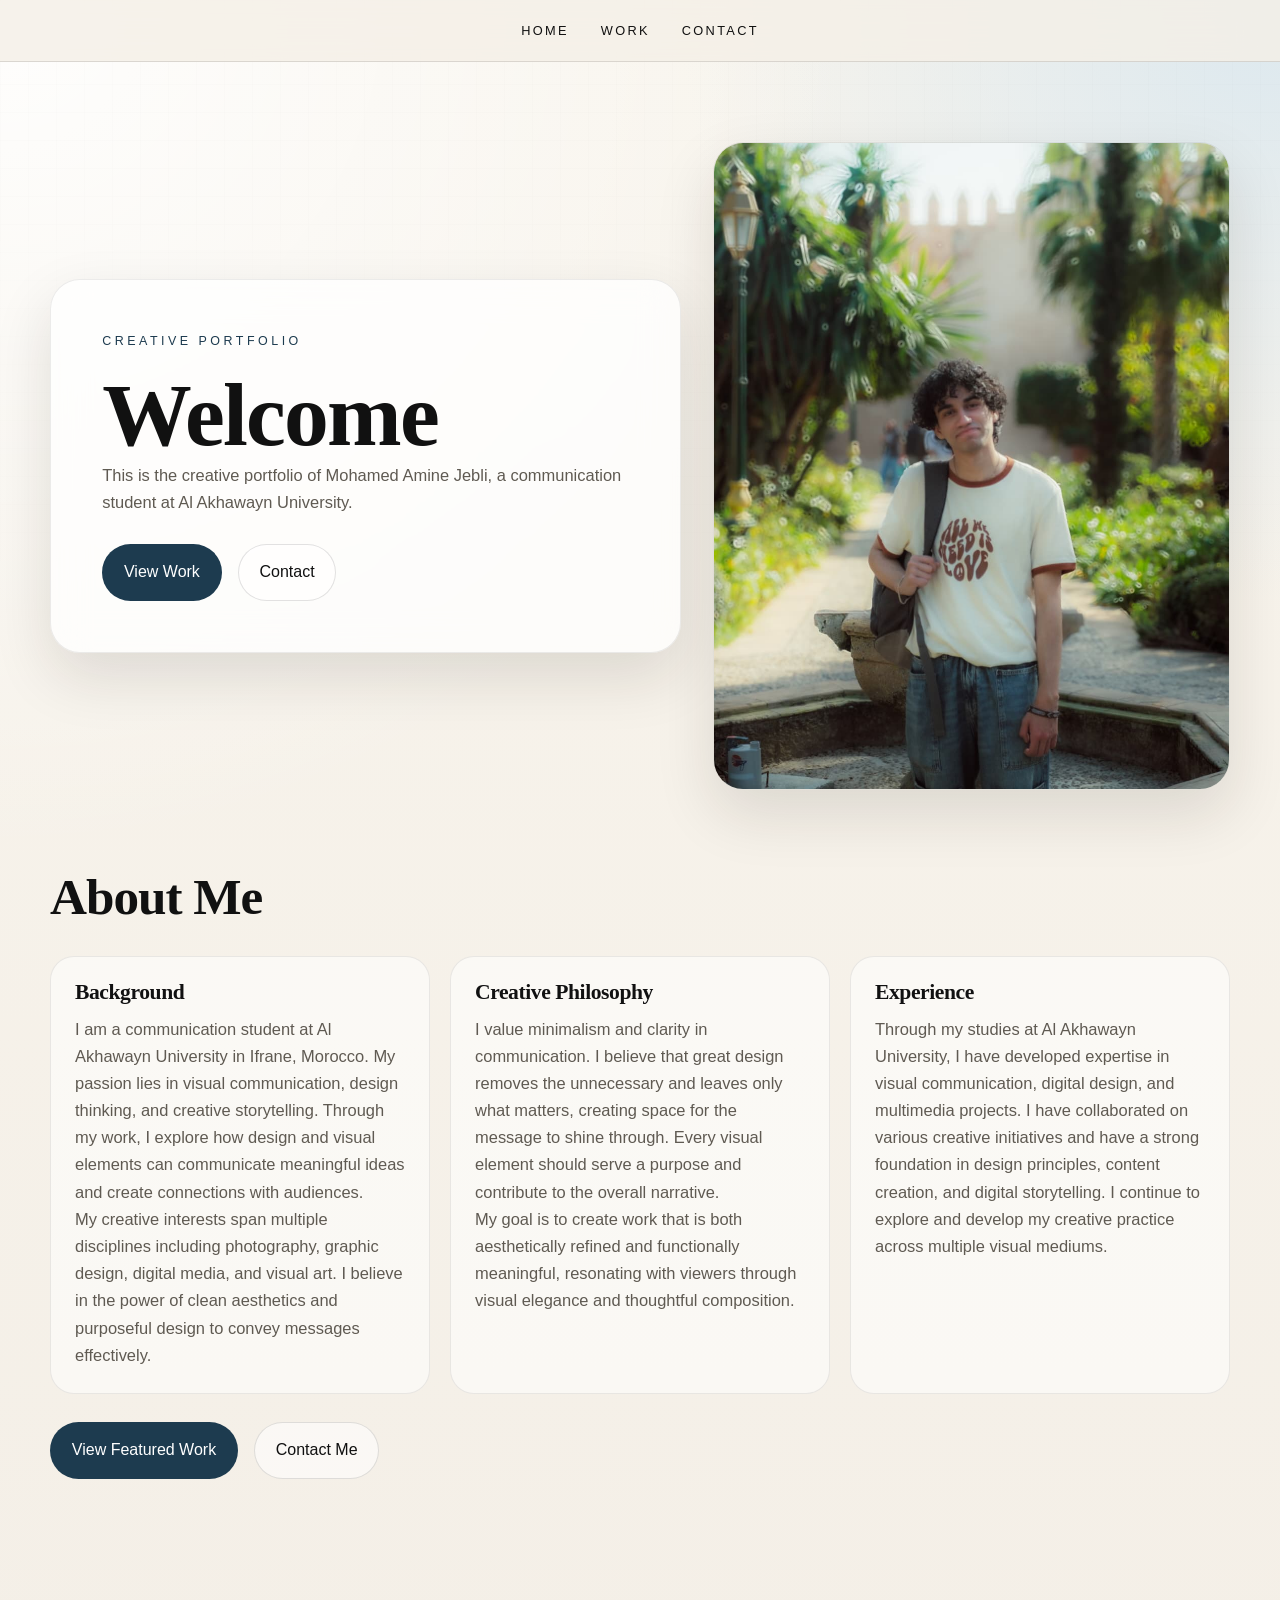
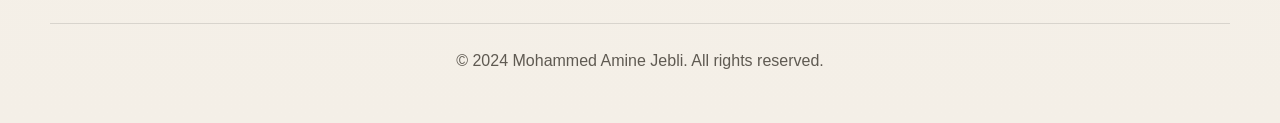
==== index.html @ f27861c6 "first commit" ====
<!DOCTYPE html>
<html lang="en">
<head>
  <meta charset="UTF-8">
  <meta name="viewport" content="width=device-width, initial-scale=1.0">
  <title>Mohammed Amine Jebli | Portfolio</title>
  <link rel="stylesheet" href="./css/style.css">
</head>
<body data-page="home">
  <header class="site-header">
    <nav class="site-nav" aria-label="Primary">
      <a href="index.html">Home</a>
      <a href="work.html">Work</a>
      <a href="contact.html">Contact</a>
    </nav>
  </header>

  <main>
    <section class="hero">
      <div class="hero-copy">
        <p class="eyebrow">Creative portfolio</p>
        <h1>Welcome</h1>
        <p>This is the creative portfolio of Mohamed Amine Jebli, a communication student at Al Akhawayn University.</p>
        <div class="hero-actions">
          <a class="primary-link" href="work.html">View Work</a>
          <a class="secondary-link" href="contact.html">Contact</a>
        </div>
      </div>
      <div class="hero-portrait">
        <img src="./images/background.jpg" alt="Mohamed Amine Jebli" loading="eager" fetchpriority="high" decoding="async">
      </div>
    </section>

    <section class="about-grid" aria-labelledby="about-heading">
      <h2 id="about-heading">About Me</h2>
      <div class="about-copy">
        <div>
          <h3>Background</h3>
          <p>I am a communication student at Al Akhawayn University in Ifrane, Morocco. My passion lies in visual communication, design thinking, and creative storytelling. Through my work, I explore how design and visual elements can communicate meaningful ideas and create connections with audiences.</p>
          <p>My creative interests span multiple disciplines including photography, graphic design, digital media, and visual art. I believe in the power of clean aesthetics and purposeful design to convey messages effectively.</p>
        </div>
        <div>
          <h3>Creative Philosophy</h3>
          <p>I value minimalism and clarity in communication. I believe that great design removes the unnecessary and leaves only what matters, creating space for the message to shine through. Every visual element should serve a purpose and contribute to the overall narrative.</p>
          <p>My goal is to create work that is both aesthetically refined and functionally meaningful, resonating with viewers through visual elegance and thoughtful composition.</p>
        </div>
        <div>
          <h3>Experience</h3>
          <p>Through my studies at Al Akhawayn University, I have developed expertise in visual communication, digital design, and multimedia projects. I have collaborated on various creative initiatives and have a strong foundation in design principles, content creation, and digital storytelling. I continue to explore and develop my creative practice across multiple visual mediums.</p>
        </div>
      </div>

      <div class="home-footer-links">
        <a class="primary-link" href="work.html">View Featured Work</a>
        <a class="secondary-link" href="contact.html">Contact Me</a>
      </div>
    </section>
  </main>

  <footer class="site-footer">© 2024 Mohammed Amine Jebli. All rights reserved.</footer>
  <script src="./js/main.js"></script>
</body>
</html>
---- css/style.css ----
* {
  box-sizing: border-box;
  margin: 0;
  padding: 0;
}

:root {
  --bg: #f4efe7;
  --panel: rgba(255, 255, 255, 0.74);
  --text: #111111;
  --muted: #5f5a52;
  --line: rgba(17, 17, 17, 0.12);
  --accent: #1d3b4f;
  --shadow: 0 24px 60px rgba(31, 24, 16, 0.12);
}

html {
  scroll-behavior: smooth;
}

body {
  min-height: 100vh;
  color: var(--text);
  background:
    radial-gradient(circle at top left, rgba(255, 255, 255, 0.9), transparent 40%),
    radial-gradient(circle at top right, rgba(217, 231, 239, 0.9), transparent 28%),
    linear-gradient(180deg, #f8f4ec 0%, var(--bg) 100%);
  font-family: "Segoe UI", "Trebuchet MS", Arial, sans-serif;
  line-height: 1.65;
}

body::before {
  content: "";
  position: fixed;
  inset: 0;
  pointer-events: none;
  background-image: linear-gradient(rgba(17, 17, 17, 0.02) 1px, transparent 1px), linear-gradient(90deg, rgba(17, 17, 17, 0.02) 1px, transparent 1px);
  background-size: 28px 28px;
  mask-image: linear-gradient(180deg, rgba(0, 0, 0, 0.45), transparent 80%);
}

img,
video {
  display: block;
  max-width: 100%;
}

button,
input,
textarea {
  font: inherit;
}

button {
  cursor: pointer;
}

h1,
h2,
h3 {
  font-family: "Georgia", "Times New Roman", serif;
  font-weight: 600;
  letter-spacing: -0.02em;
  line-height: 1.05;
}

h1 {
  font-size: clamp(3rem, 7vw, 6rem);
}

h2 {
  font-size: clamp(2rem, 4vw, 3.5rem);
}

h3 {
  font-size: 1.35rem;
}

p {
  color: var(--muted);
}

a {
  color: inherit;
  text-decoration: none;
}

.site-header {
  position: sticky;
  top: 0;
  z-index: 20;
  backdrop-filter: blur(18px);
  background: rgba(244, 239, 231, 0.82);
  border-bottom: 1px solid var(--line);
}

.site-nav {
  max-width: 1180px;
  margin: 0 auto;
  padding: 1rem 2rem;
  display: flex;
  justify-content: center;
  gap: 2rem;
}

.site-nav a {
  position: relative;
  padding: 0.25rem 0;
  letter-spacing: 0.18em;
  text-transform: uppercase;
  font-size: 0.8rem;
  color: var(--text);
}

.site-nav a::after {
  content: "";
  position: absolute;
  left: 0;
  right: 100%;
  bottom: -0.15rem;
  height: 1px;
  background: var(--text);
  transition: right 0.25s ease;
}

.site-nav a:hover::after,
.site-nav a:focus-visible::after {
  right: 0;
}

main {
  width: min(1180px, calc(100% - 2rem));
  margin: 0 auto;
  padding: 2rem 0 5rem;
}

.hero,
.about-grid,
.work-intro,
.contact-layout {
  position: relative;
  z-index: 1;
}

.hero {
  display: grid;
  grid-template-columns: 1.1fr 0.9fr;
  gap: 2rem;
  align-items: center;
  min-height: calc(100vh - 140px);
  padding: 3rem 0 4rem;
}

.hero-copy,
.page-intro,
.contact-panel,
.work-block,
.video-embed-slot,
.text-card {
  background: var(--panel);
  border: 1px solid rgba(17, 17, 17, 0.08);
  box-shadow: var(--shadow);
  backdrop-filter: blur(18px);
}

.hero-copy {
  padding: clamp(2rem, 4vw, 4rem);
  border-radius: 30px;
}

.eyebrow {
  text-transform: uppercase;
  letter-spacing: 0.28em;
  color: var(--accent);
  font-size: 0.78rem;
  margin-bottom: 1rem;
}

.hero-copy p:last-of-type,
.page-intro p,
.about-copy p,
.direct-contact p {
  font-size: 1.03rem;
}

.hero-actions,
.home-footer-links {
  display: flex;
  flex-wrap: wrap;
  gap: 1rem;
  margin-top: 1.75rem;
}

.primary-link,
.secondary-link,
#contact-submit {
  display: inline-flex;
  align-items: center;
  justify-content: center;
  border-radius: 999px;
  padding: 0.9rem 1.3rem;
  border: 1px solid transparent;
  transition: transform 0.2s ease, border-color 0.2s ease, background 0.2s ease, color 0.2s ease;
}

.primary-link,
#contact-submit {
  color: #fff;
  background: var(--accent);
}

.secondary-link {
  border-color: var(--line);
  background: rgba(255, 255, 255, 0.55);
}

.primary-link:hover,
.secondary-link:hover,
#contact-submit:hover,
.primary-link:focus-visible,
.secondary-link:focus-visible,
#contact-submit:focus-visible {
  transform: translateY(-2px);
}

.hero-portrait {
  align-self: stretch;
  min-height: 640px;
  border-radius: 30px;
  overflow: hidden;
  border: 1px solid rgba(17, 17, 17, 0.08);
  box-shadow: var(--shadow);
}

.hero-portrait img {
  width: 100%;
  height: 100%;
  object-fit: cover;
}

.about-grid {
  padding: 1rem 0 4rem;
}

.about-grid h2,
.work-intro h1,
.contact-intro h1 {
  margin-bottom: 1rem;
}

.about-copy {
  display: grid;
  grid-template-columns: repeat(3, minmax(0, 1fr));
  gap: 1.25rem;
  margin-top: 2rem;
}

.about-copy > div,
.direct-contact,
.contact-form {
  padding: 1.5rem;
  border-radius: 24px;
  background: rgba(255, 255, 255, 0.54);
  border: 1px solid rgba(17, 17, 17, 0.08);
}

.about-copy h3,
.direct-contact h3 {
  margin-bottom: 0.75rem;
}

.work-intro,
.contact-intro {
  max-width: 760px;
}

.page-intro {
  margin: 2rem 0 2.5rem;
  padding: clamp(1.5rem, 3vw, 2.5rem);
  border-radius: 28px;
}

/* Work thumbnail grid */
.work-stack--grid {
  display: grid;
  grid-template-columns: repeat(auto-fill, minmax(300px, 1fr));
  gap: 1.5rem;
}

.work-block--collapsible {
  background: var(--panel);
  border: 1px solid rgba(17, 17, 17, 0.08);
  box-shadow: var(--shadow);
  backdrop-filter: blur(18px);
  border-radius: 24px;
  overflow: hidden;
  transition: box-shadow 0.2s ease;
  padding: 0;
  display: block;
}

.work-block--collapsible:hover {
  box-shadow: 0 8px 30px rgba(31, 24, 16, 0.14);
}

.work-block-preview {
  cursor: pointer;
  outline: none;
}

.work-block-preview:focus-visible {
  outline: 2px solid var(--accent);
  outline-offset: 2px;
}

.preview-media {
  width: 100%;
  aspect-ratio: 16 / 9;
  overflow: hidden;
  background: #eae5dd;
}

.preview-media img {
  width: 100%;
  height: 100%;
  object-fit: cover;
  display: block;
  transition: transform 0.3s ease;
}

.work-block-preview:hover .preview-media img {
  transform: scale(1.03);
}

.preview-meta {
  padding: 1rem 1.25rem;
}

.preview-meta h2 {
  font-size: 1.25rem;
  margin: 0;
}

/* Hidden content templates */
.work-block-expanded[hidden] {
  display: none;
}

/* Fullscreen black modal */
.work-modal {
  position: fixed;
  inset: 0;
  z-index: 100;
  background: #000;
  color: #eee;
  overflow-y: auto;
  display: flex;
  flex-direction: column;
  align-items: center;
  padding: 4rem 1.5rem 3rem;
}

.work-modal[hidden] {
  display: none;
}

.modal-close {
  position: fixed;
  top: 1.25rem;
  right: 1.5rem;
  background: transparent;
  border: none;
  color: #fff;
  font-size: 2.5rem;
  line-height: 1;
  cursor: pointer;
  z-index: 101;
  padding: 0.25rem 0.5rem;
  border-radius: 4px;
}

.modal-close:hover,
.modal-close:focus-visible {
  background: rgba(255, 255, 255, 0.15);
  outline: none;
}

.modal-content {
  width: 100%;
  max-width: 960px;
  display: flex;
  flex-direction: column;
  gap: 2rem;
}

.modal-title {
  color: #fff;
  font-size: clamp(1.8rem, 4vw, 2.8rem);
  margin-bottom: 0.5rem;
  text-align: center;
}

.modal-content .eyebrow {
  color: #aaa;
  margin-bottom: 0.5rem;
}

.modal-content h3 {
  color: #fff;
  margin-bottom: 0.75rem;
}

.modal-content p {
  color: #ccc;
}

.modal-content .log-line {
  color: #bbb;
  font-style: italic;
  font-size: 1.15rem;
  text-align: center;
  margin: 0.5rem 0 0.5rem;
}

.modal-content .video-embed-slot {
  width: 100%;
  border-radius: 8px;
  overflow: hidden;
  box-shadow: 0 10px 40px rgba(0,0,0,0.5);
  background: #111;
}

.modal-content .video-embed-slot iframe {
  width: 100%;
  aspect-ratio: 16 / 9;
  border: 0;
  display: block;
}

.modal-content .image-spot--two {
  display: grid;
  grid-template-columns: 1fr 1fr;
  gap: 1.5rem;
}

.modal-content .image-spot--two figure {
  margin: 0;
  border-radius: 8px;
  overflow: hidden;
  background: #111;
}

.modal-content .image-spot--two img {
  width: 100%;
  height: auto;
  display: block;
  aspect-ratio: 4 / 3;
  object-fit: cover;
}

.modal-content .personal-statement {
  border-top: 1px solid #333;
  padding-top: 2rem;
  margin-top: 0.5rem;
}

/* Contact */
.contact-layout {
  display: grid;
  gap: 1.5rem;
}

.contact-panel {
  display: grid;
  grid-template-columns: minmax(0, 1.1fr) minmax(320px, 0.9fr);
  gap: 1.25rem;
  padding: 1.25rem;
  border-radius: 30px;
}

.contact-form {
  display: grid;
  gap: 1rem;
}

.form-group {
  display: grid;
  gap: 0.45rem;
}

.form-group label {
  font-size: 0.88rem;
  letter-spacing: 0.08em;
  text-transform: uppercase;
  color: var(--accent);
}

.form-group input,
.form-group textarea {
  width: 100%;
  padding: 0.95rem 1rem;
  border-radius: 16px;
  border: 1px solid rgba(17, 17, 17, 0.12);
  background: rgba(255, 255, 255, 0.82);
  color: var(--text);
}

.form-group textarea {
  min-height: 160px;
  resize: vertical;
}

.direct-contact {
  display: grid;
  align-content: start;
  gap: 0.75rem;
}

.direct-contact a {
  color: var(--accent);
}

.site-footer {
  width: min(1180px, calc(100% - 2rem));
  margin: 0 auto;
  padding: 1.5rem 0 3rem;
  border-top: 1px solid var(--line);
  color: var(--muted);
  text-align: center;
}

.visually-hidden {
  position: absolute;
  width: 1px;
  height: 1px;
  padding: 0;
  margin: -1px;
  overflow: hidden;
  clip: rect(0, 0, 0, 0);
  white-space: nowrap;
  border: 0;
}

@media (max-width: 1080px) {
  .hero,
  .contact-panel {
    grid-template-columns: 1fr;
  }

  .hero-portrait {
    min-height: 460px;
  }

  .about-copy {
    grid-template-columns: repeat(2, minmax(0, 1fr));
  }
}

@media (max-width: 720px) {
  .site-nav {
    gap: 1.2rem;
    padding-inline: 1rem;
  }

  main {
    width: min(100% - 1rem, 1180px);
    padding-top: 1rem;
  }

  .hero {
    min-height: auto;
    padding-top: 1.5rem;
  }

  .hero-copy,
  .page-intro,
  .contact-panel {
    border-radius: 24px;
  }

  .about-copy {
    grid-template-columns: 1fr;
  }

  .work-stack--grid {
    grid-template-columns: 1fr;
  }

  .modal-content .image-spot--two {
    grid-template-columns: 1fr;
  }

  .work-modal {
    padding: 3.5rem 1rem 2rem;
  }
}
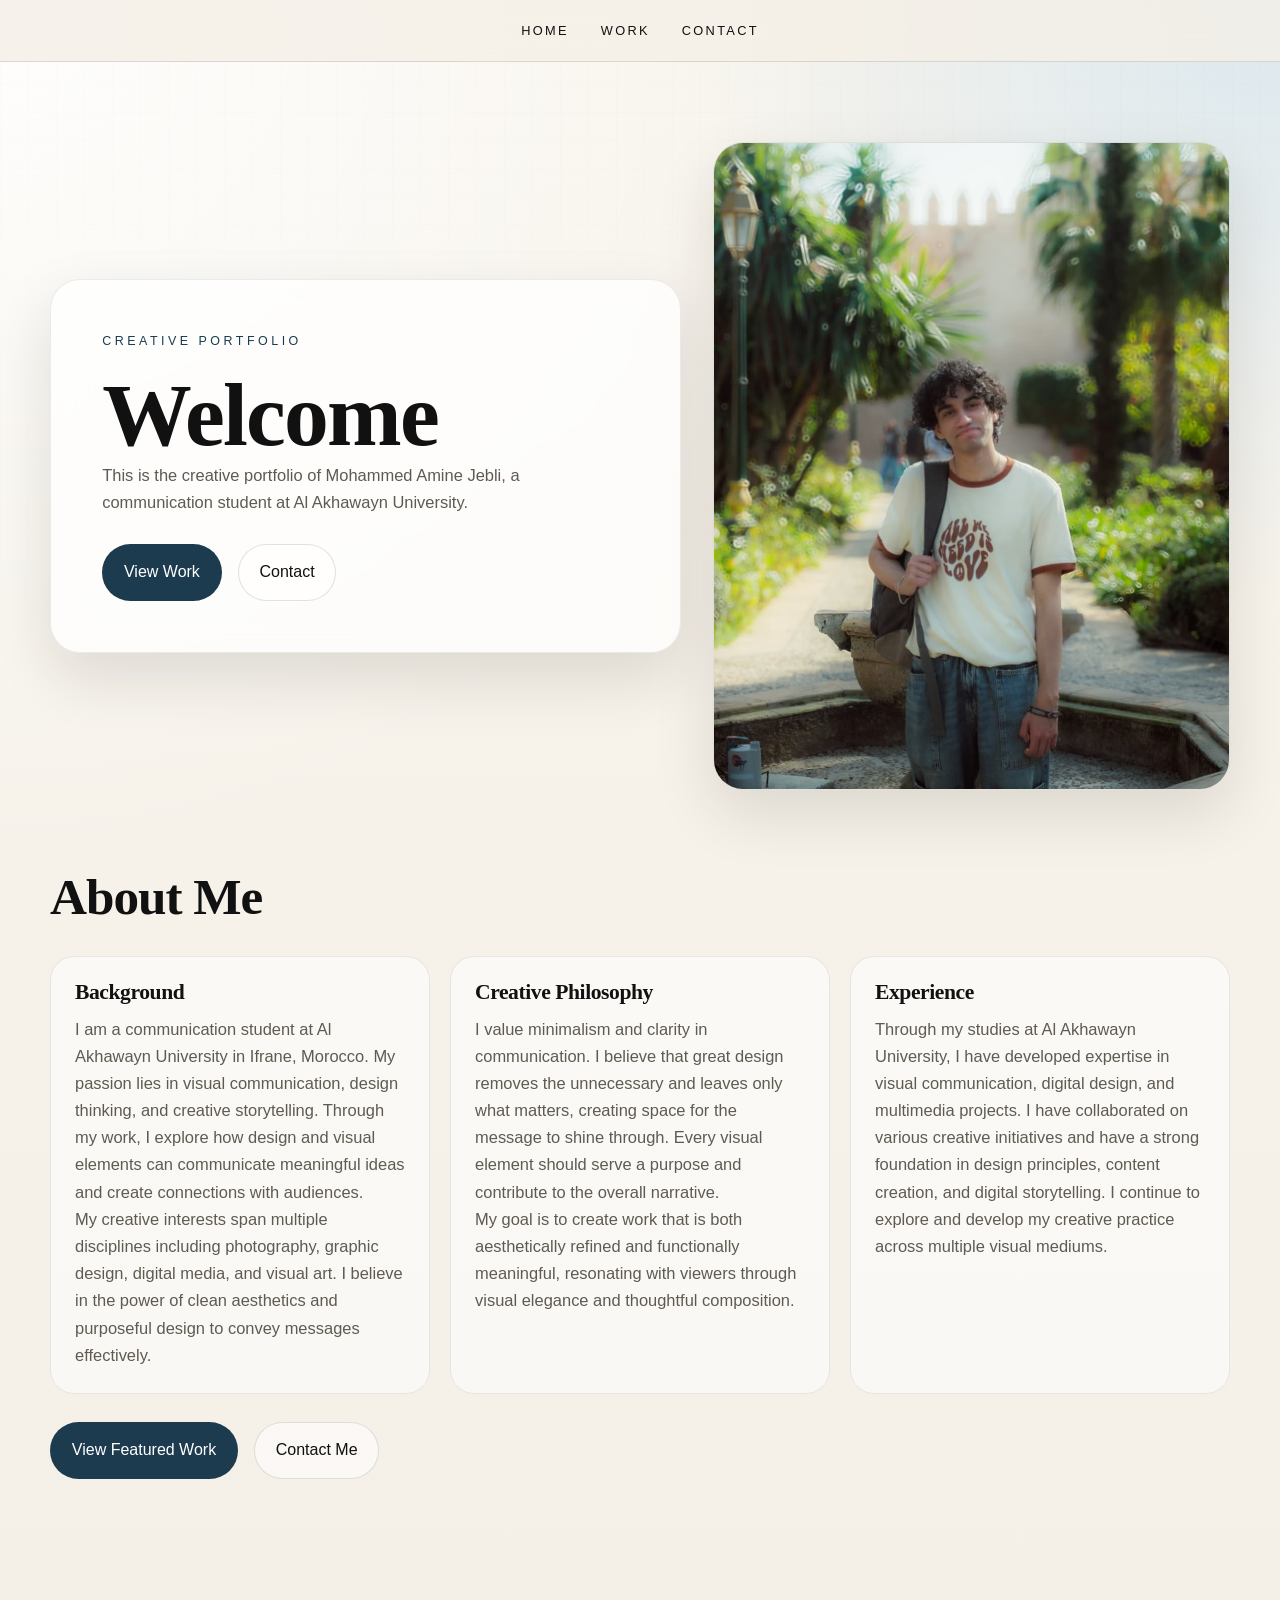
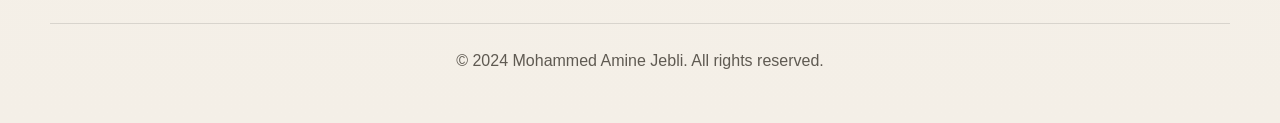
==== commit 89bf14df: "final" ====
--- a/index.html
+++ b/index.html
@@ -20,7 +20,7 @@
       <div class="hero-copy">
         <p class="eyebrow">Creative portfolio</p>
         <h1>Welcome</h1>
-        <p>This is the creative portfolio of Mohamed Amine Jebli, a communication student at Al Akhawayn University.</p>
+        <p>This is the creative portfolio of Mohammed Amine Jebli, a communication student at Al Akhawayn University.</p>
         <div class="hero-actions">
           <a class="primary-link" href="work.html">View Work</a>
           <a class="secondary-link" href="contact.html">Contact</a>
--- a/css/style.css
+++ b/css/style.css
@@ -313,11 +313,13 @@
   outline-offset: 2px;
 }
 
+/* ── Preview media with play button ── */
 .preview-media {
   width: 100%;
   aspect-ratio: 16 / 9;
   overflow: hidden;
   background: #eae5dd;
+  position: relative; /* establish positioning context */
 }
 
 .preview-media img {
@@ -331,6 +333,51 @@
 .work-block-preview:hover .preview-media img {
   transform: scale(1.03);
 }
+
+/* White circular play button */
+.preview-media::before {
+  content: "";
+  position: absolute;
+  top: 50%;
+  left: 50%;
+  transform: translate(-50%, -50%);
+  width: 64px;
+  height: 64px;
+  background: rgba(255, 255, 255, 0.92);
+  border-radius: 50%;
+  box-shadow: 0 4px 24px rgba(0, 0, 0, 0.25);
+  z-index: 2;
+  pointer-events: none;
+  transition: transform 0.3s ease, background 0.3s ease;
+}
+
+/* Play triangle */
+.preview-media::after {
+  content: "";
+  position: absolute;
+  top: 50%;
+  left: 50%;
+  transform: translate(-35%, -50%);
+  width: 0;
+  height: 0;
+  border-left: 22px solid var(--accent);
+  border-top: 14px solid transparent;
+  border-bottom: 14px solid transparent;
+  z-index: 3;
+  pointer-events: none;
+  transition: transform 0.3s ease;
+}
+
+.work-block-preview:hover .preview-media::before {
+  transform: translate(-50%, -50%) scale(1.12);
+  background: #fff;
+}
+
+.work-block-preview:hover .preview-media::after {
+  transform: translate(-35%, -50%) scale(1.12);
+}
+
+/* ── /Preview media ── */
 
 .preview-meta {
   padding: 1rem 1.25rem;
@@ -430,8 +477,10 @@
   background: #111;
 }
 
+/* ── Responsive modal iframe (fixed height override) ── */
 .modal-content .video-embed-slot iframe {
   width: 100%;
+  height: auto;
   aspect-ratio: 16 / 9;
   border: 0;
   display: block;
@@ -593,4 +642,116 @@
   .work-modal {
     padding: 3.5rem 1rem 2rem;
   }
+}
+/* ── Play button overlay ── */
+.preview-media {
+  position: relative; /* establish positioning context */
+}
+
+.play-button {
+  position: absolute;
+  top: 50%;
+  left: 50%;
+  transform: translate(-50%, -50%);
+  width: 72px;
+  height: 72px;
+  background: rgba(255, 255, 255, 0.95);
+  border-radius: 50%;
+  display: flex;
+  align-items: center;
+  justify-content: center;
+  box-shadow: 0 6px 28px rgba(0, 0, 0, 0.35);
+  z-index: 5;
+  transition: transform 0.25s ease, background 0.25s ease, box-shadow 0.25s ease;
+  text-decoration: none;
+  cursor: pointer;
+}
+
+/* Play triangle */
+.play-button::after {
+  content: "";
+  display: block;
+  width: 0;
+  height: 0;
+  border-left: 24px solid var(--accent);
+  border-top: 15px solid transparent;
+  border-bottom: 15px solid transparent;
+  margin-left: 5px;
+  transition: border-left-color 0.25s ease;
+}
+
+.play-button:hover,
+.play-button:focus {
+  transform: translate(-50%, -50%) scale(1.12);
+  background: #ffffff;
+  box-shadow: 0 10px 36px rgba(0, 0, 0, 0.45);
+  outline: 2px solid var(--accent);
+  outline-offset: 3px;
+}
+
+/* Darken image slightly on hover so the button pops */
+.preview-media::before {
+  content: "";
+  position: absolute;
+  inset: 0;
+  background: rgba(0, 0, 0, 0);
+  z-index: 2;
+  transition: background 0.3s ease;
+  pointer-events: none;
+}
+
+.work-block-preview:hover .preview-media::before {
+  background: rgba(0, 0, 0, 0.18);
+}
+/* ── Black video-link block inside modal ── */
+.video-link-area {
+  background: #0a0a0a;
+  border: 1px solid #333;
+  border-radius: 12px;
+  padding: 3rem 2rem;
+  text-align: center;
+  display: flex;
+  align-items: center;
+  justify-content: center;
+  margin: 0.5rem 0;
+}
+
+.video-play-btn {
+  display: inline-flex;
+  align-items: center;
+  gap: 1rem;
+  padding: 1rem 2.5rem;
+  background: rgba(255, 255, 255, 0.95);
+  color: #111;
+  border-radius: 999px;
+  font-weight: 600;
+  font-size: 1.05rem;
+  text-decoration: none;
+  transition: transform 0.2s ease, background 0.2s ease, box-shadow 0.2s ease;
+  box-shadow: 0 4px 20px rgba(0, 0, 0, 0.4);
+}
+
+.video-play-btn:hover,
+.video-play-btn:focus-visible {
+  transform: translateY(-3px);
+  background: #ffffff;
+  box-shadow: 0 8px 30px rgba(0, 0, 0, 0.5);
+  outline: 2px solid var(--accent);
+  outline-offset: 3px;
+}
+
+.play-icon {
+  width: 0;
+  height: 0;
+  border-left: 20px solid var(--accent);
+  border-top: 12px solid transparent;
+  border-bottom: 12px solid transparent;
+  display: inline-block;
+}
+
+/* Remove old thumbnail play-button styles if they exist */
+.preview-media .play-button,
+.preview-media::before,
+.preview-media::after {
+  display: none !important;
 }
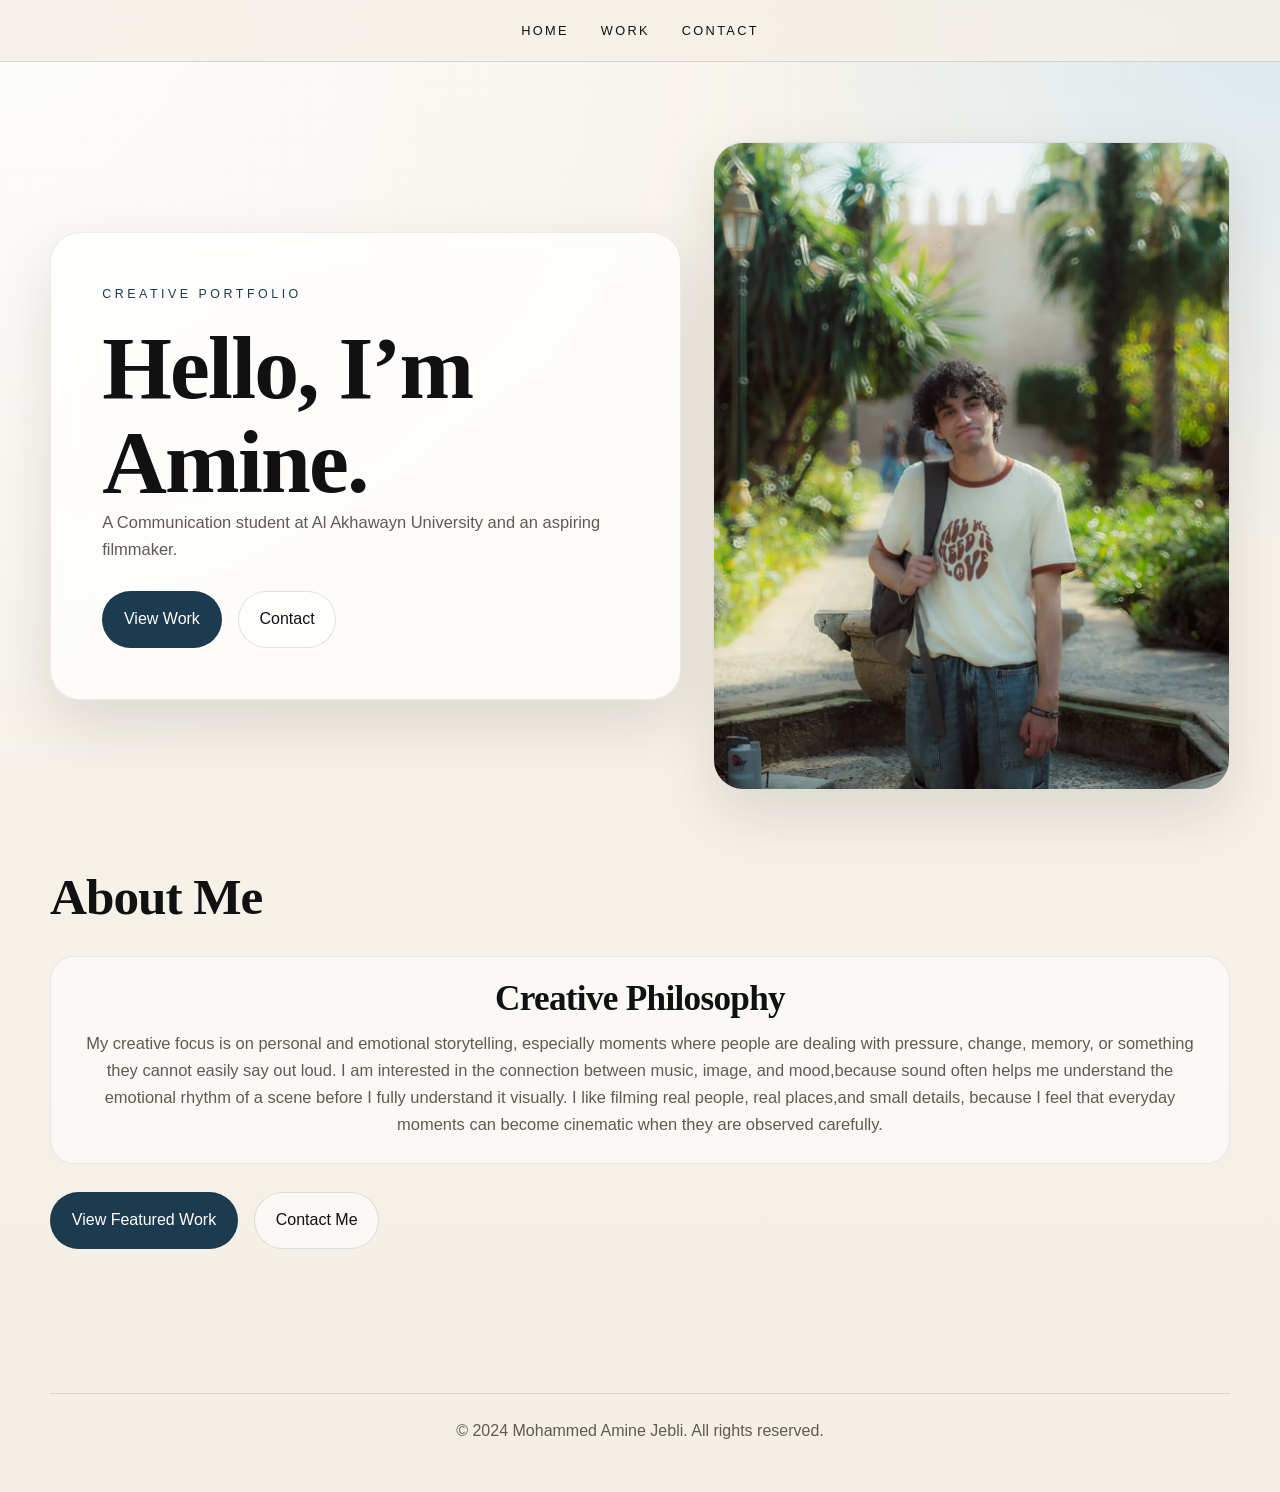
==== commit ca09601a: "final 3" ====
--- a/index.html
+++ b/index.html
@@ -19,8 +19,8 @@
     <section class="hero">
       <div class="hero-copy">
         <p class="eyebrow">Creative portfolio</p>
-        <h1>Welcome</h1>
-        <p>This is the creative portfolio of Mohammed Amine Jebli, a communication student at Al Akhawayn University.</p>
+        <h1>Hello, I’m Amine.</h1>
+        <p>A Communication student at Al Akhawayn University and an aspiring filmmaker. </p>
         <div class="hero-actions">
           <a class="primary-link" href="work.html">View Work</a>
           <a class="secondary-link" href="contact.html">Contact</a>
@@ -34,19 +34,13 @@
     <section class="about-grid" aria-labelledby="about-heading">
       <h2 id="about-heading">About Me</h2>
       <div class="about-copy">
-        <div>
-          <h3>Background</h3>
-          <p>I am a communication student at Al Akhawayn University in Ifrane, Morocco. My passion lies in visual communication, design thinking, and creative storytelling. Through my work, I explore how design and visual elements can communicate meaningful ideas and create connections with audiences.</p>
-          <p>My creative interests span multiple disciplines including photography, graphic design, digital media, and visual art. I believe in the power of clean aesthetics and purposeful design to convey messages effectively.</p>
-        </div>
-        <div>
+        <div class="about-featured">
           <h3>Creative Philosophy</h3>
-          <p>I value minimalism and clarity in communication. I believe that great design removes the unnecessary and leaves only what matters, creating space for the message to shine through. Every visual element should serve a purpose and contribute to the overall narrative.</p>
-          <p>My goal is to create work that is both aesthetically refined and functionally meaningful, resonating with viewers through visual elegance and thoughtful composition.</p>
-        </div>
-        <div>
-          <h3>Experience</h3>
-          <p>Through my studies at Al Akhawayn University, I have developed expertise in visual communication, digital design, and multimedia projects. I have collaborated on various creative initiatives and have a strong foundation in design principles, content creation, and digital storytelling. I continue to explore and develop my creative practice across multiple visual mediums.</p>
+         <p>My creative focus is on personal and emotional storytelling, especially moments where people are dealing with pressure, change, memory, or something they cannot easily say out loud.
+I am interested in the connection between music, image, and mood,because sound often helps me understand the emotional rhythm of a scene before I fully understand it visually.
+I like filming real people, real places,and small details, because I feel that everyday moments can become cinematic when they are observed carefully.
+
+</p>
         </div>
       </div>
 
--- a/css/style.css
+++ b/css/style.css
@@ -267,6 +267,15 @@
 .about-copy h3,
 .direct-contact h3 {
   margin-bottom: 0.75rem;
+}
+
+.about-featured {
+  grid-column: 1 / -1;
+  text-align: center;
+}
+
+.about-featured h3 {
+  font-size: 2.2rem;
 }
 
 .work-intro,
